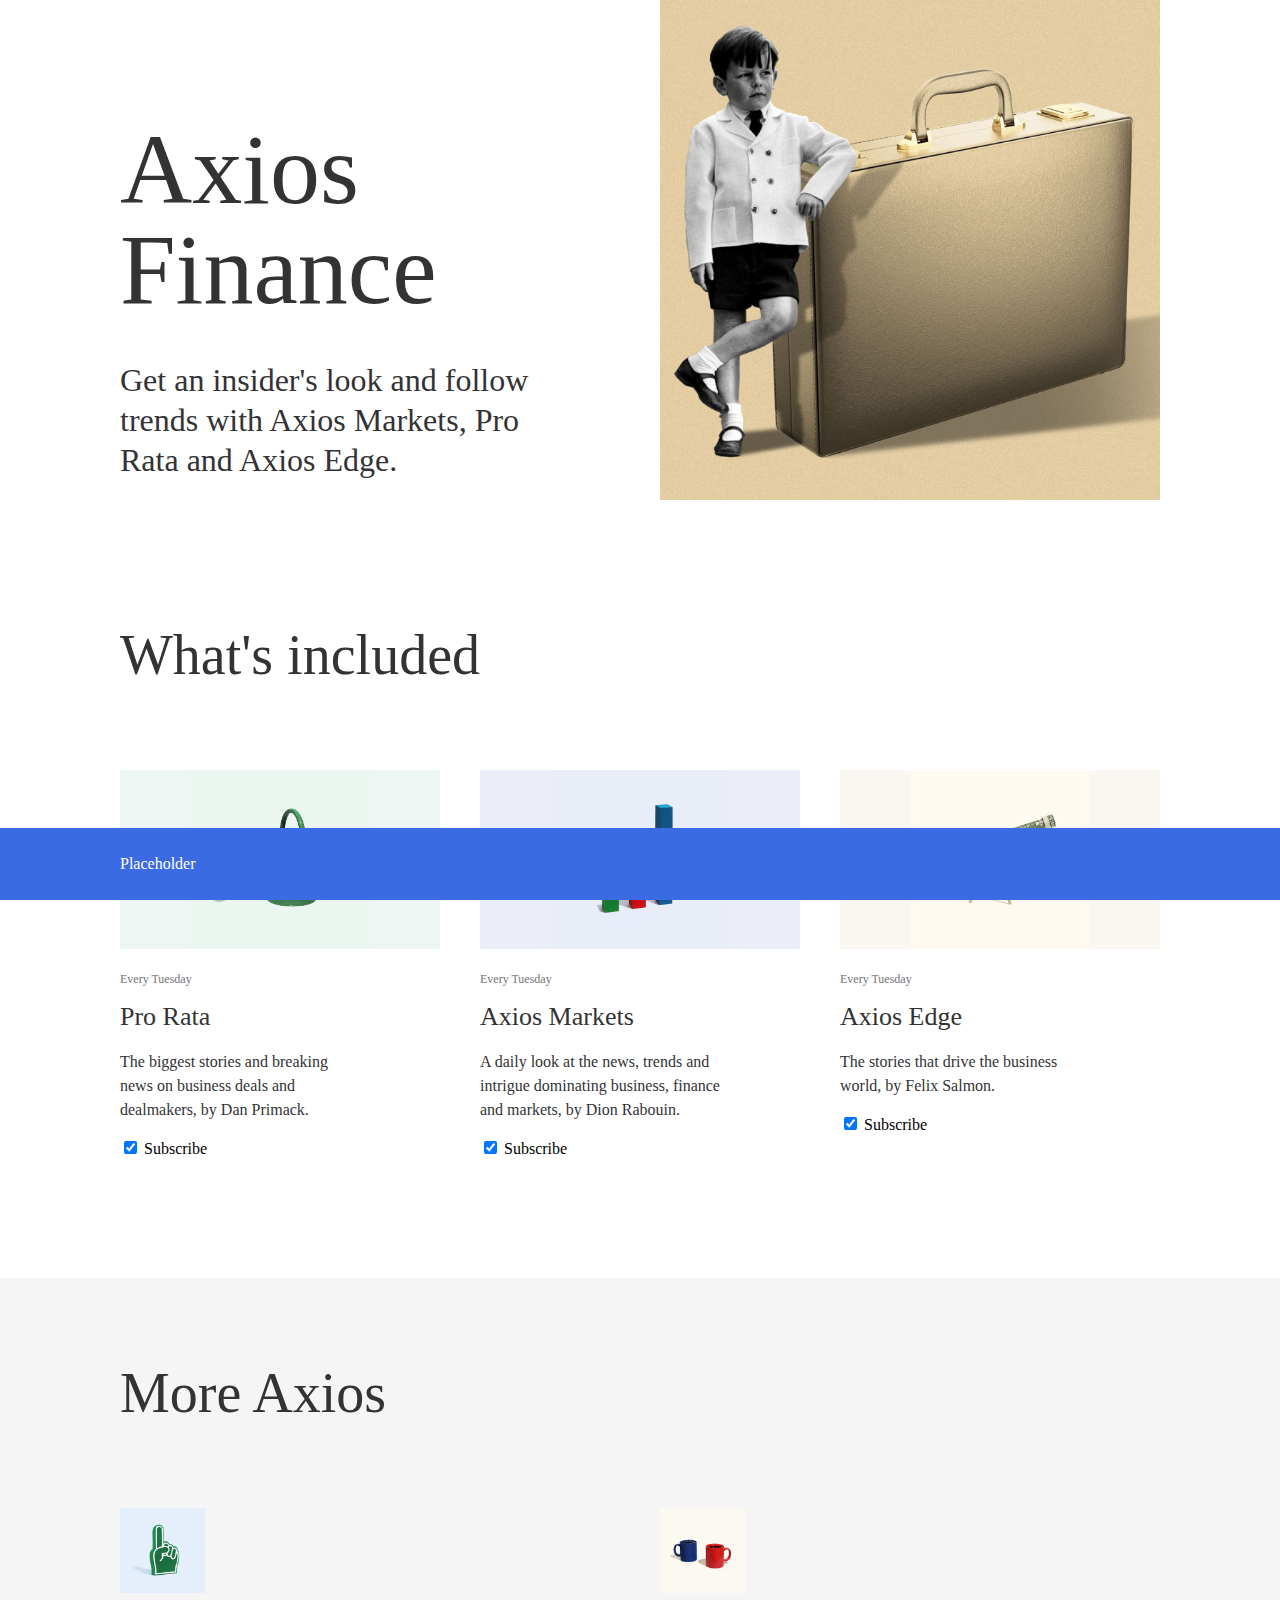
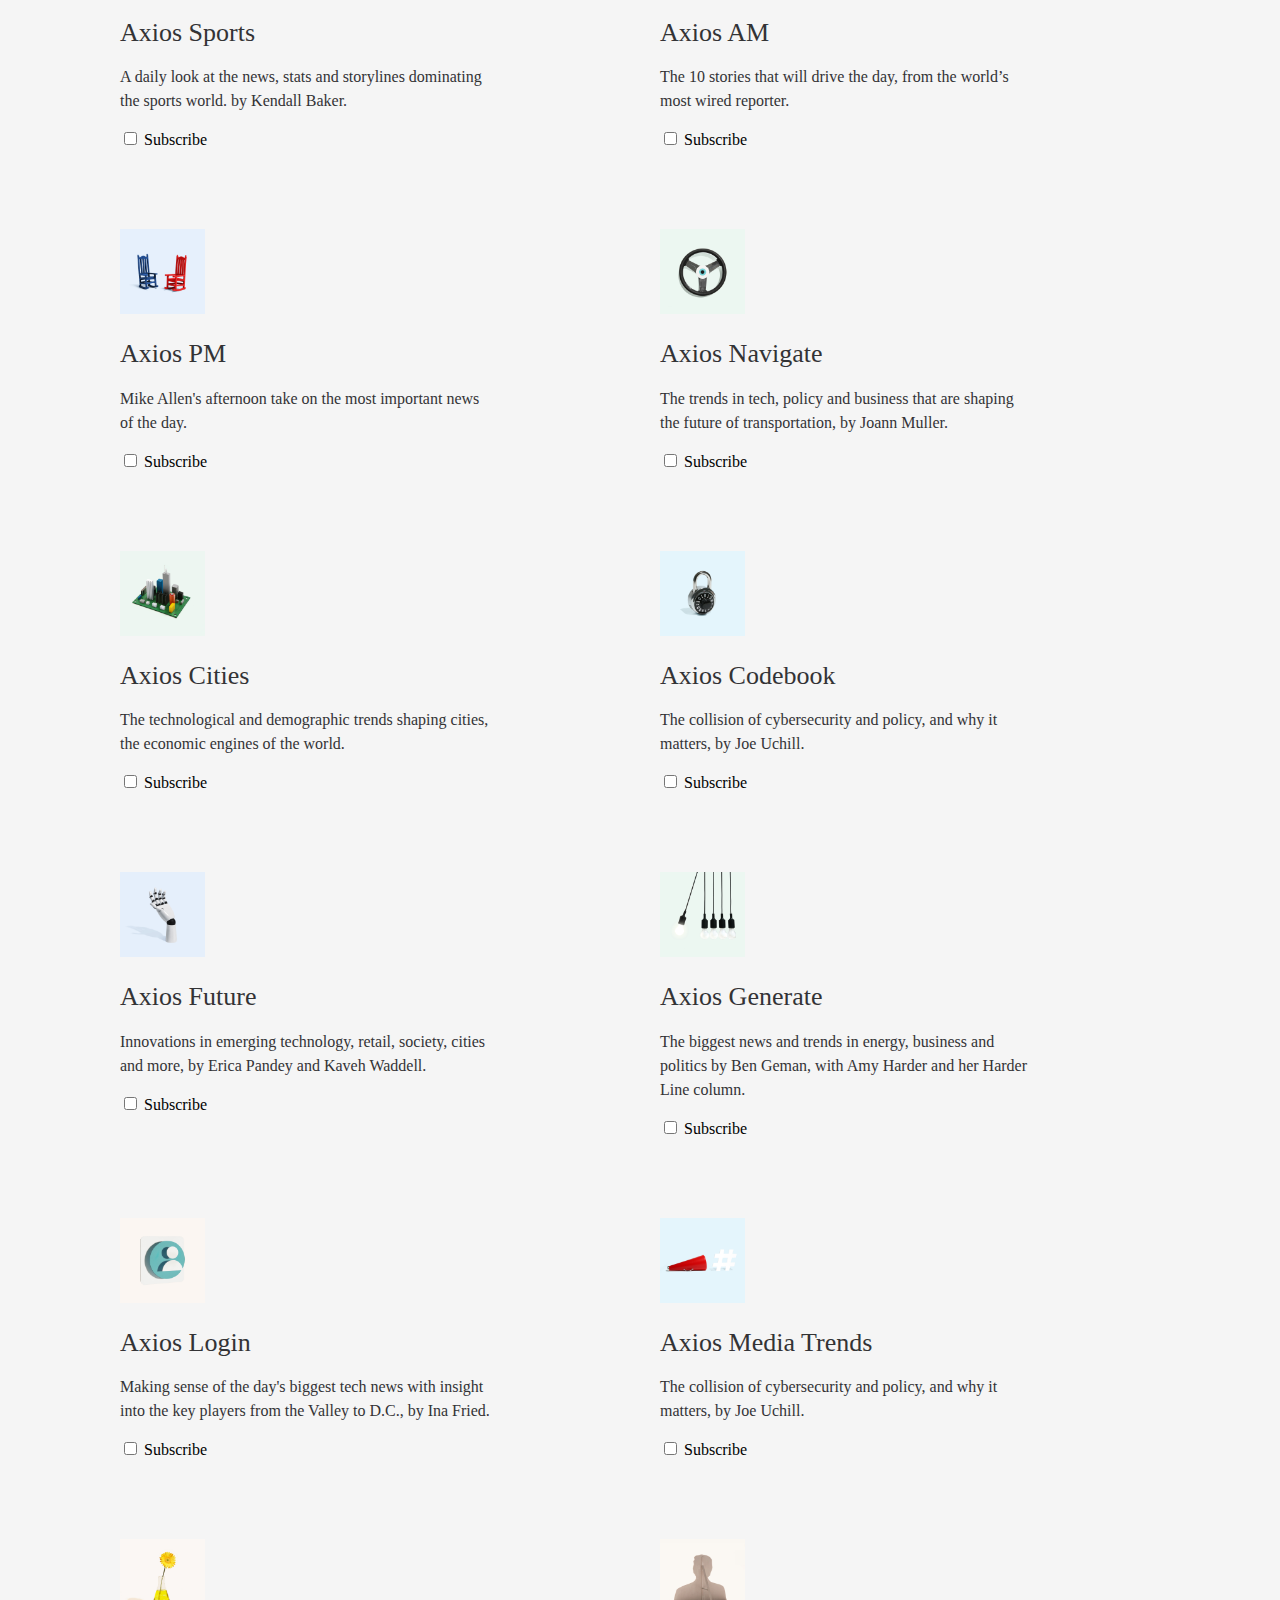
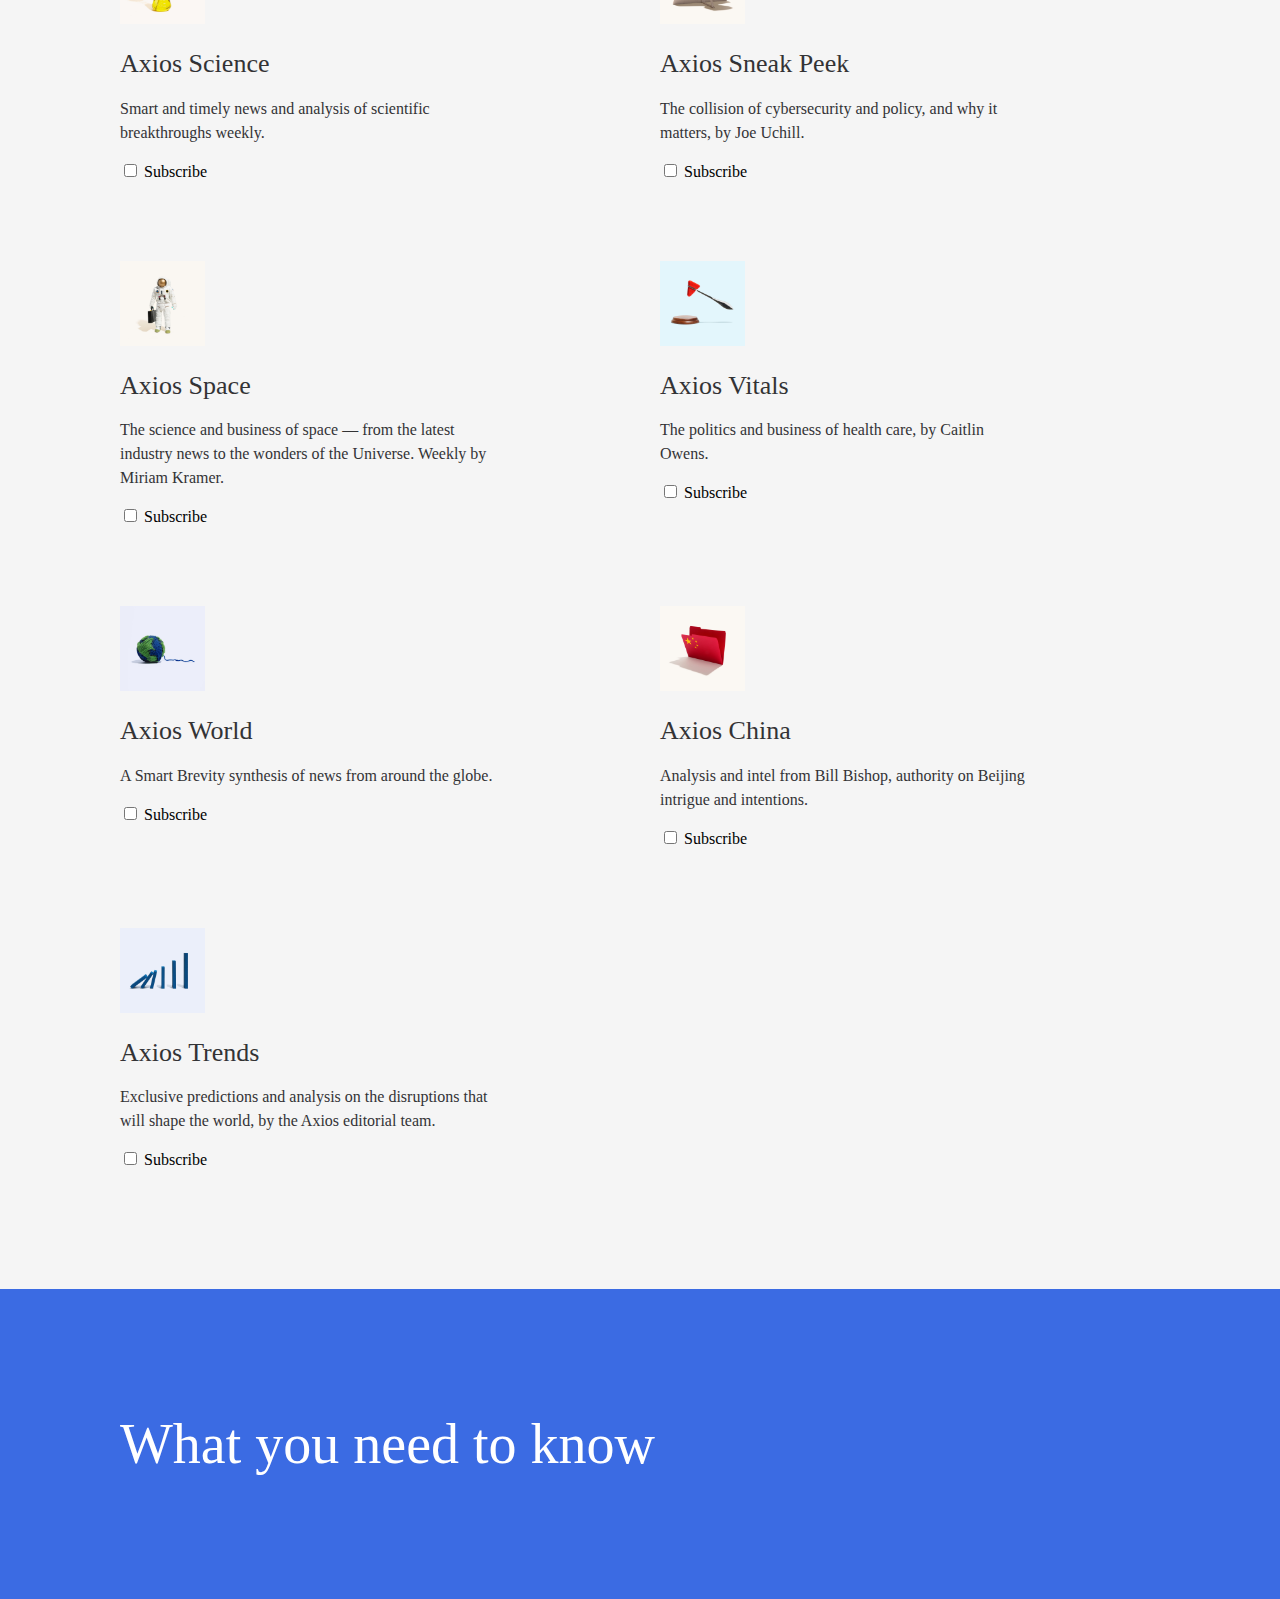
==== index.html @ c4987ac0 "Removed extra folder again" ====
<!DOCTYPE html>
<html lang="en">

<head>

    <meta charset="utf-8">
    <title>Axios Marketing Test</title>

    <!-- Linking type assets -->

    <!-- Linking CSS stylesheets -->
    <link href="./assets/stylesheets/grid.css" rel="stylesheet">
    <link href="./assets/stylesheets/inputs.css" rel="stylesheet">
    <link href="./assets/stylesheets/section-featured.css" rel="stylesheet">
    <link href="./assets/stylesheets/section-final.css" rel="stylesheet">
    <link href="./assets/stylesheets/section-hero.css" rel="stylesheet">
    <link href="./assets/stylesheets/section-more.css" rel="stylesheet">
    <link href="./assets/stylesheets/section-subscribe.css" rel="stylesheet">
    <link href="./assets/stylesheets/type.css" rel="stylesheet">

    <meta name="viewport" content="width=device-width, initial-scale=1.0">

</head>

<body>

    <!-- Content wrapper for hero section -->
    <div class="wrapperContent">
        <!-- Container for hero header text -->
        <div class="hero_headerContainer">
            <h1>Axios Finance</h1>
            <h5>Get an insider's look and follow trends with Axios Markets, Pro Rata and Axios Edge.</h5>
        </div>
        <!-- Container for hero image -->
        <div class="hero_imageContainer">
            <img src="./assets/images/hero-image.jpg"
                alt="Boy with suitcase">
        </div>
    </div>

    <!-- Content wrapper for subscribe section -->

    <div class="background--subscribe fixed">
        <!-- Content wrapper for subscribe section -->
        <div class="wrapperContent">
            <!-- Container for subscribe header -->
            <div class="subscribe_inputContainer">
                <p class="white">Placeholder</p>
            </div>
        </div>
    </div>

    <!-- Content wrapper for featured section -->
    <div class="wrapperContent">
        <!-- Container for featured header -->
        <div class="featured_headerContainer">
            <h2>What's included</h2>
        </div>
        <!-- Container for featured thumbnail #1 -->
        <div class="featured_thumbnailContainer" id="featured--1">
            <img src="./assets/images/featured-pro-rata.jpg" alt="Pro Rata newsletter illustration">
            <p class="tag">Every Tuesday</p>
            <h6>Pro Rata</h6>
            <p class="shortParagraph">The biggest stories and breaking news on business deals and dealmakers, by Dan Primack.</p>
            <div>
                <input type="checkbox" id="proRata" name="proRata" checked>
                <label for="proRata">Subscribe</label>
            </div>
        </div>
        <!-- Container for featured thumbnail #2 -->
        <div class="featured_thumbnailContainer" id="featured--2">
            <img src="./assets/images/featured-markets.jpg"
                alt="Axios Markets newsletter illustration">
            <p class="tag">Every Tuesday</p>
            <h6>Axios Markets</h6>
            <p class="shortParagraph">A daily look at the news, trends and intrigue dominating business, finance and markets, by Dion Rabouin.
            </p>
            <div>
                <input type="checkbox" id="axiosMarkets" name="axiosMarkets" checked>
                <label for="axiosMarkets">Subscribe</label>
            </div>
        </div>
        <!-- Container for featured thumbnail #3 -->
        <div class="featured_thumbnailContainer" id="featured--3">
            <img src="./assets/images/featured-edge.jpg" alt="Axios Edge newsletter illustration">
            <p class="tag">Every Tuesday</p>
            <h6>Axios Edge</h6>
            <p class="shortParagraph">The stories that drive the business world, by Felix Salmon.</p>
            <div>
                <input type="checkbox" id="axiosEdge" name="axiosEdge" checked>
                <label for="axiosEdge">Subscribe</label>
            </div>
        </div>
    </div>

    <div class="background--more">
        <!-- Content wrapper for more section -->
        <div class="wrapperContent">
            <!-- Container for more header -->
            <div class="more_headerContainer">
                <h2>More Axios</h2>
            </div>
            <!-- Container for more thumbnail #1 -->
            <div class="more_thumbnailContainer--left">
                <img src="./assets/images/channel-illustrations/Axios-Sports.jpg"
                    alt="Axios Sports newsletter illustration" class="more_thumbnailImage">
                <h6>Axios Sports</h6>
                <p class="shortParagraph">A daily look at the news, stats and storylines dominating the sports world. by Kendall Baker.</p>
                <div>
                    <input type="checkbox" id="axiosSports" name="axiosSports">
                    <label for="axiosSports">Subscribe</label>
                </div>
            </div>
            <!-- Container for more thumbnail #2 -->
            <div class="more_thumbnailContainer--right">
                <img src="./assets/images/channel-illustrations/Axios-AM.jpg" alt="Axios AM newsletter illustration"
                    class="more_thumbnailImage">
                <h6>Axios AM</h6>
                <p class="shortParagraph">The 10 stories that will drive the day, from the world’s most wired reporter.</p>
                <div>
                    <input type="checkbox" id="axiosAM" name="axiosAM">
                    <label for="axiosAM">Subscribe</label>
                </div>
            </div>
            <!-- Container for more thumbnail #3 -->
            <div class="more_thumbnailContainer--left">
                <img src="./assets/images/channel-illustrations/Axios-PM.jpg" alt="Axios PM newsletter illustration"
                    class="more_thumbnailImage">
                <h6>Axios PM</h6>
                <p class="shortParagraph">Mike Allen's afternoon take on the most important news of the day.</p>
                <div>
                    <input type="checkbox" id="axiosPM" name="axiosPM">
                    <label for="axiosPM">Subscribe</label>
                </div>
            </div>
            <!-- Container for more thumbnail #4 -->
            <div class="more_thumbnailContainer--right">
                <img src="./assets/images/channel-illustrations/Axios-Navigate.jpg"
                    alt="Axios Navigate newsletter illustration" class="more_thumbnailImage">
                <h6>Axios Navigate</h6>
                <p class="shortParagraph">The trends in tech, policy and business that are shaping the future of transportation, by Joann
                    Muller.</p>
                <div>
                    <input type="checkbox" id="axiosNavigate" name="axiosNavigate">
                    <label for="axiosNavigate">Subscribe</label>
                </div>
            </div>
            <!-- Container for more thumbnail #5 -->
            <div class="more_thumbnailContainer--left">
                <img src="./assets/images/channel-illustrations/Axios-Cities.jpg" alt="Axios Cities newsletter illustration"
                    class="more_thumbnailImage">
                <h6>Axios Cities</h6>
                <p class="shortParagraph">The technological and demographic trends shaping cities, the economic engines of the world.</p>
                <div>
                    <input type="checkbox" id="axiosCities" name="axiosCities">
                    <label for="axiosCities">Subscribe</label>
                </div>
            </div>
            <!-- Container for more thumbnail #6 -->
            <div class="more_thumbnailContainer--right">
                <img src="./assets/images/channel-illustrations/Axios-Codebook.jpg"
                    alt="Axios Codebook newsletter illustration" class="more_thumbnailImage">
                <h6>Axios Codebook</h6>
                <p class="shortParagraph">The collision of cybersecurity and policy, and why it matters, by Joe Uchill.</p>
                <div>
                    <input type="checkbox" id="axiosCodeBook" name="axiosCodeBook">
                    <label for="axiosCodebook">Subscribe</label>
                </div>
            </div>
            <!-- Container for more thumbnail #7 -->
            <div class="more_thumbnailContainer--left">
                <img src="./assets/images/channel-illustrations/Axios-Future.jpg" alt="Axios Future newsletter illustration"
                    class="more_thumbnailImage">
                <h6>Axios Future</h6>
                <p class="shortParagraph">Innovations in emerging technology, retail, society, cities and more, by Erica Pandey and Kaveh Waddell.</p>
                <div>
                    <input type="checkbox" id="axiosFuture" name="axiosFuture">
                    <label for="axiosFuture">Subscribe</label>
                </div>
            </div>
            <!-- Container for more thumbnail #8 -->
            <div class="more_thumbnailContainer--right">
                <img src="./assets/images/channel-illustrations/Axios-Generate.jpg"
                    alt="Axios Generate newsletter illustration" class="more_thumbnailImage">
                <h6>Axios Generate</h6>
                <p class="shortParagraph">The biggest news and trends in energy, business and politics by Ben Geman, with Amy Harder and her Harder Line column.</p>
                <div>
                    <input type="checkbox" id="axiosGenerate" name="axiosGenerate">
                    <label for="axiosGenerate">Subscribe</label>
                </div>
            </div>
            <!-- Container for more thumbnail #9 -->
            <div class="more_thumbnailContainer--left">
                <img src="./assets/images/channel-illustrations/Axios-Login.jpg" alt="Axios Login newsletter illustration"
                    class="more_thumbnailImage">
                <h6>Axios Login</h6>
                <p class="shortParagraph">Making sense of the day's biggest tech news with insight into the key players from the Valley to D.C., by Ina Fried.</p>
                <div>
                    <input type="checkbox" id="axiosLogin" name="axiosLogin">
                    <label for="axiosLogin">Subscribe</label>
                </div>
            </div>
            <!-- Container for more thumbnail #10 -->
            <div class="more_thumbnailContainer--right">
                <img src="./assets/images/channel-illustrations/Axios-Media-Trends.jpg"
                    alt="Axios Media Trends newsletter illustration" class="more_thumbnailImage">
                <h6>Axios Media Trends</h6>
                <p class="shortParagraph">The collision of cybersecurity and policy, and why it matters, by Joe Uchill.</p>
                <div>
                    <input type="checkbox" id="axiosMediaTrends" name="axiosMediaTrends">
                    <label for="axiosMediaTrends">Subscribe</label>
                </div>
            </div>
            <!-- Container for more thumbnail #11 -->
            <div class="more_thumbnailContainer--left">
                <img src="./assets/images/channel-illustrations/Axios-Science.jpg" alt="Axios Science newsletter illustration"
                    class="more_thumbnailImage">
                <h6>Axios Science</h6>
                <p class="shortParagraph">Smart and timely news and analysis of scientific breakthroughs weekly.</p>
                <div>
                    <input type="checkbox" id="axiosScience" name="axiosScience">
                    <label for="axiosScience">Subscribe</label>
                </div>
            </div>
            <!-- Container for more thumbnail #12 -->
            <div class="more_thumbnailContainer--right">
                <img src="./assets/images/channel-illustrations/Axios-Sneak-Peek.jpg"
                    alt="Axios Sneak Peek newsletter illustration" class="more_thumbnailImage">
                <h6>Axios Sneak Peek</h6>
                <p class="shortParagraph">The collision of cybersecurity and policy, and why it matters, by Joe Uchill.</p>
                <div>
                    <input type="checkbox" id="axiosSneakPeek" name="axiosSneakPeek">
                    <label for="axiosSneakPeek">Subscribe</label>
                </div>
            </div>
            <!-- Container for more thumbnail #13 -->
            <div class="more_thumbnailContainer--left">
                <img src="./assets/images/channel-illustrations/Axios-Space.jpg" alt="Axios Space newsletter illustration"
                    class="more_thumbnailImage">
                <h6>Axios Space</h6>
                <p class="shortParagraph">The science and business of space — from the latest industry news to the wonders of the Universe. Weekly by Miriam Kramer.</p>
                <div>
                    <input type="checkbox" id="axiosSpace" name="axiosSpace">
                    <label for="axiosSpace">Subscribe</label>
                </div>
            </div>
            <!-- Container for more thumbnail #14 -->
            <div class="more_thumbnailContainer--right">
                <img src="./assets/images/channel-illustrations/Axios-Vitals.jpg"
                    alt="Axios Vitals newsletter illustration" class="more_thumbnailImage">
                <h6>Axios Vitals</h6>
                <p class="shortParagraph">The politics and business of health care, by Caitlin Owens.</p>
                <div>
                    <input type="checkbox" id="axiosVitals" name="axiosVitals">
                    <label for="axiosVitals">Subscribe</label>
                </div>
            </div>
            <!-- Container for more thumbnail #15 -->
            <div class="more_thumbnailContainer--left">
                <img src="./assets/images/channel-illustrations/Axios-World.jpg" alt="Axios World newsletter illustration"
                    class="more_thumbnailImage">
                <h6>Axios World</h6>
                <p class="shortParagraph">A Smart Brevity synthesis of news from around the globe.</p>
                <div>
                    <input type="checkbox" id="axiosWorld" name="axiosWorld">
                    <label for="axiosWorld">Subscribe</label>
                </div>
            </div>
            <!-- Container for more thumbnail #16 -->
            <div class="more_thumbnailContainer--right">
                <img src="./assets/images/channel-illustrations/Axios-China.jpg"
                    alt="Axios China newsletter illustration" class="more_thumbnailImage">
                <h6>Axios China</h6>
                <p class="shortParagraph">Analysis and intel from Bill Bishop, authority on Beijing intrigue and intentions.</p>
                <div>
                    <input type="checkbox" id="axiosChina" name="axiosChina">
                    <label for="axiosChina">Subscribe</label>
                </div>
            </div>
            <!-- Container for more thumbnail #17 -->
            <div class="more_thumbnailContainer--left">
                <img src="./assets/images/channel-illustrations/Axios-Trends.jpg" alt="Axios Trends newsletter illustration"
                    class="more_thumbnailImage">
                <h6>Axios Trends</h6>
                <p class="shortParagraph">Exclusive predictions and analysis on the disruptions that will shape the world, by the Axios editorial team.</p>
                <div>
                    <input type="checkbox" id="axiosTrends" name="axiosTrends">
                    <label for="axiosTrendss">Subscribe</label>
                </div>
            </div>
        </div>
    </div>

    <div class="background--final">
        <!-- Content wrapper for final section -->
        <div class="wrapperContent">
            <!-- Container for final header -->
            <div class="final_headerContainer">
                <h2 class="white">What you need to know</h2>
            </div>
        </div>
    </div>

</body>
---- assets/stylesheets/grid.css ----
/* Universal grid */
.wrapperContent {
    display: grid;
    grid-template-columns: repeat(12, 1fr);
    grid-auto-rows: minmax(40px, auto);
    max-width: 1200px;
    margin: 0px auto 0px auto;
    grid-column-gap: 40px;
    grid-row-gap: 80px;
    justify-content: center;
    align-content: start;
}

@media screen and (max-width: 1440px) {
    .wrapperContent {
        margin: 0px 120px 0px 120px;
    }
}

@media screen and (max-width: 1200px) {
    .wrapperContent {
        margin: 0px 80px 0px 80px;
    }
}

@media screen and (max-width: 1024px) {
    .wrapperContent {
        margin: 0px 30px 0px 30px;
        grid-column-gap: 20px;
    }
}

@media screen and (max-width: 400px) {
    .wrapperContent {
        margin: 0px 20px 0px 20px;
        grid-column-gap: 18px;
        grid-row-gap: 40px;
    }
}
---- assets/stylesheets/inputs.css ----
input[type=checkbox] {
}

input[type=checkbox]:checked {
}

input[type=checkbox]:hover {
}
---- assets/stylesheets/section-featured.css ----
.featured_headerContainer {
    grid-column: 1 / 13;
    justify-self: start;
    margin-top: 120px;
}

#featured--1 {
    grid-column: 1 / 5;
    justify-self: start;
}

#featured--2 {
    grid-column: 5 / 9;
    justify-self: start;
}

#featured--3 {
    grid-column: 9 / 13;
    justify-self: start;
}

.featured_thumbnailContainer img {
    display: block;
    max-width: 100%;
    height: auto;
}

.featured_thumbnailContainer p{
    margin-top: 16px;
    margin-bottom: 16px;
}

@media screen and (max-width: 1024px) {
    .featured_headerContainer {
        margin-top: 80px;
    }

    #featured--1, #featured--2, #featured--3  {
        grid-column: 1 / 13;
    }
}
---- assets/stylesheets/section-final.css ----
.final_headerContainer {
    grid-column: 1 / 13;
    justify-self: start;
    margin-top: 120px;
    margin-bottom: 120px;
}

.background--final {
    background-color: #3b6be3;
}

@media screen and (max-width: 1024px) {
    .final_headerContainer {
        margin-top: 80px;
    }
}
---- assets/stylesheets/section-hero.css ----
.hero_headerContainer {
    grid-column: 1 / 6;
    justify-self: start;
    margin-top: 120px;
}

.hero_headerContainer h1 {
    margin-bottom: 40px;
}

@media screen and (max-width: 1024px) {
    .hero_headerContainer h1 {
        margin-bottom: 24px;
    }
}   

.hero_imageContainer {
    grid-column: 7 / 13;
    justify-self: start;
}

.hero_imageContainer img {
    display: block;
    max-width: 100%;
    height: auto;
    /* height: 10vh; */
    /* object-fit: cover; */
}

@media screen and (max-width: 1024px) {
   .hero_headerContainer, .hero_imageContainer, .hero_imageContainer img  {
        grid-column: 1 / 13;
    }
    
    .hero_headerContainer {
        margin-top: 80px;
    }
}

@media screen and (max-width: 400px) {
    .hero_headerContainer {
        margin-top: 40px;
    }
}
---- assets/stylesheets/section-more.css ----
.background--more {
    background-color: #f5f5f5;
    margin-top: 120px;
    padding-bottom: 120px;
}

.more_headerContainer {
    grid-column: 1 / 13;
    justify-self: start;
    margin-top: 80px;
}

.more_thumbnailContainer--left {
    grid-column: 1 / 7;
    justify-self: start;
}

.more_thumbnailContainer--right {
    grid-column: 7 / 13;
    justify-self: start;
}

.more_thumbnailImage {
    display: block;
    width: 17%;
    height: auto;
    margin-bottom: 24px;
}

.more_thumbnailContainer--left p, .more_thumbnailContainer--right p {
    margin-top: 16px;
    margin-bottom: 16px;
}

@media screen and (max-width: 1024px) {
    .more_thumbnailContainer--left, .more_thumbnailContainer--right  {
        grid-column: 1 / 13;
    }

    .background--more {
        margin-top: 80px;
        padding-bottom: 80px;
    }
}

@media screen and (max-width: 400px) {
    .more_thumbnailImage {
        width: 25%;
    }
}
---- assets/stylesheets/section-subscribe.css ----
.fixed {
    position: fixed;
    bottom: 0;
    z-index: 100;
    width: 100%;
}
.subscribe_inputContainer {
    grid-column: 1 / 13;
    justify-self: start;
    margin-top: 24px;
    margin-bottom: 24px;
}

.background--subscribe {
    background-color: #3b6be3;
}
---- assets/stylesheets/type.css ----
body {
    margin: 0px;
}

h1 {
    font-family: 'NB International Pro', serif;
    font-size: 100px;
    font-weight: 300;
    line-height: 100%;
    color: #333335;
    margin-top: 0px;
}

h2 {
    font-family: 'NB International Pro', serif;
    font-size: 56px;
    font-weight: 400;
    line-height: 125%;
    color: #333335;
    margin-top: 0px;
    margin-bottom: 0px;
}

h3 {
    font-family: 'NB International Pro', serif;
    font-size: 48px;
    font-weight: 400;
    line-height: 125%;
    color: #333335;
    margin-top: 0px;
    margin-bottom: 0px;
}

h4 {
    font-family: 'NB International Pro', serif;
    font-size: 40px;
    font-weight: 400;
    line-height: 125%;
    color: #333335;
    margin-top: 0px;
    margin-bottom: 0px;
}

h5 {
    font-family: 'NB International Pro', serif;
    font-size: 32px;
    font-weight: 200;
    line-height: 125%;
    color: #333335;
    margin-top: 0px;
    margin-bottom: 0px;
}

h6 {
    font-family: 'NB International Pro', serif;
    font-size: 26px;
    font-weight: 400;
    line-height: 125%;
    color: #333335;
    margin-top: 0px;
    margin-bottom: 0px;
}

p {
    font-family: 'NB International Pro', serif;
    font-size: 16px;
    font-weight: 350;
    line-height: 150%;
    color: #333335;
    margin-top: 0px;
    margin-bottom: 0px;
}

.tag {
    font-family: 'NB International Pro', serif;
    font-size: 12px;
    font-weight: 400;
    line-height: 100%;
    color: #737376;
    margin-top: 24px !important;
    margin-bottom: 16px !important;
}

.white {
    color: #ffffff;
}

.shortParagraph {
    width: 75%;
}

@media screen and (max-width: 400px) {
    h1 {
        font-size: 48px;
    }

    h2 {
        font-size: 40px;
    }

    h5 {
        font-size: 26px;
        font-weight: 400;
    }

    .tag {
        margin-bottom: 12px !important;
    }

    .shortParagraph {
        width: 100%;
    }
}
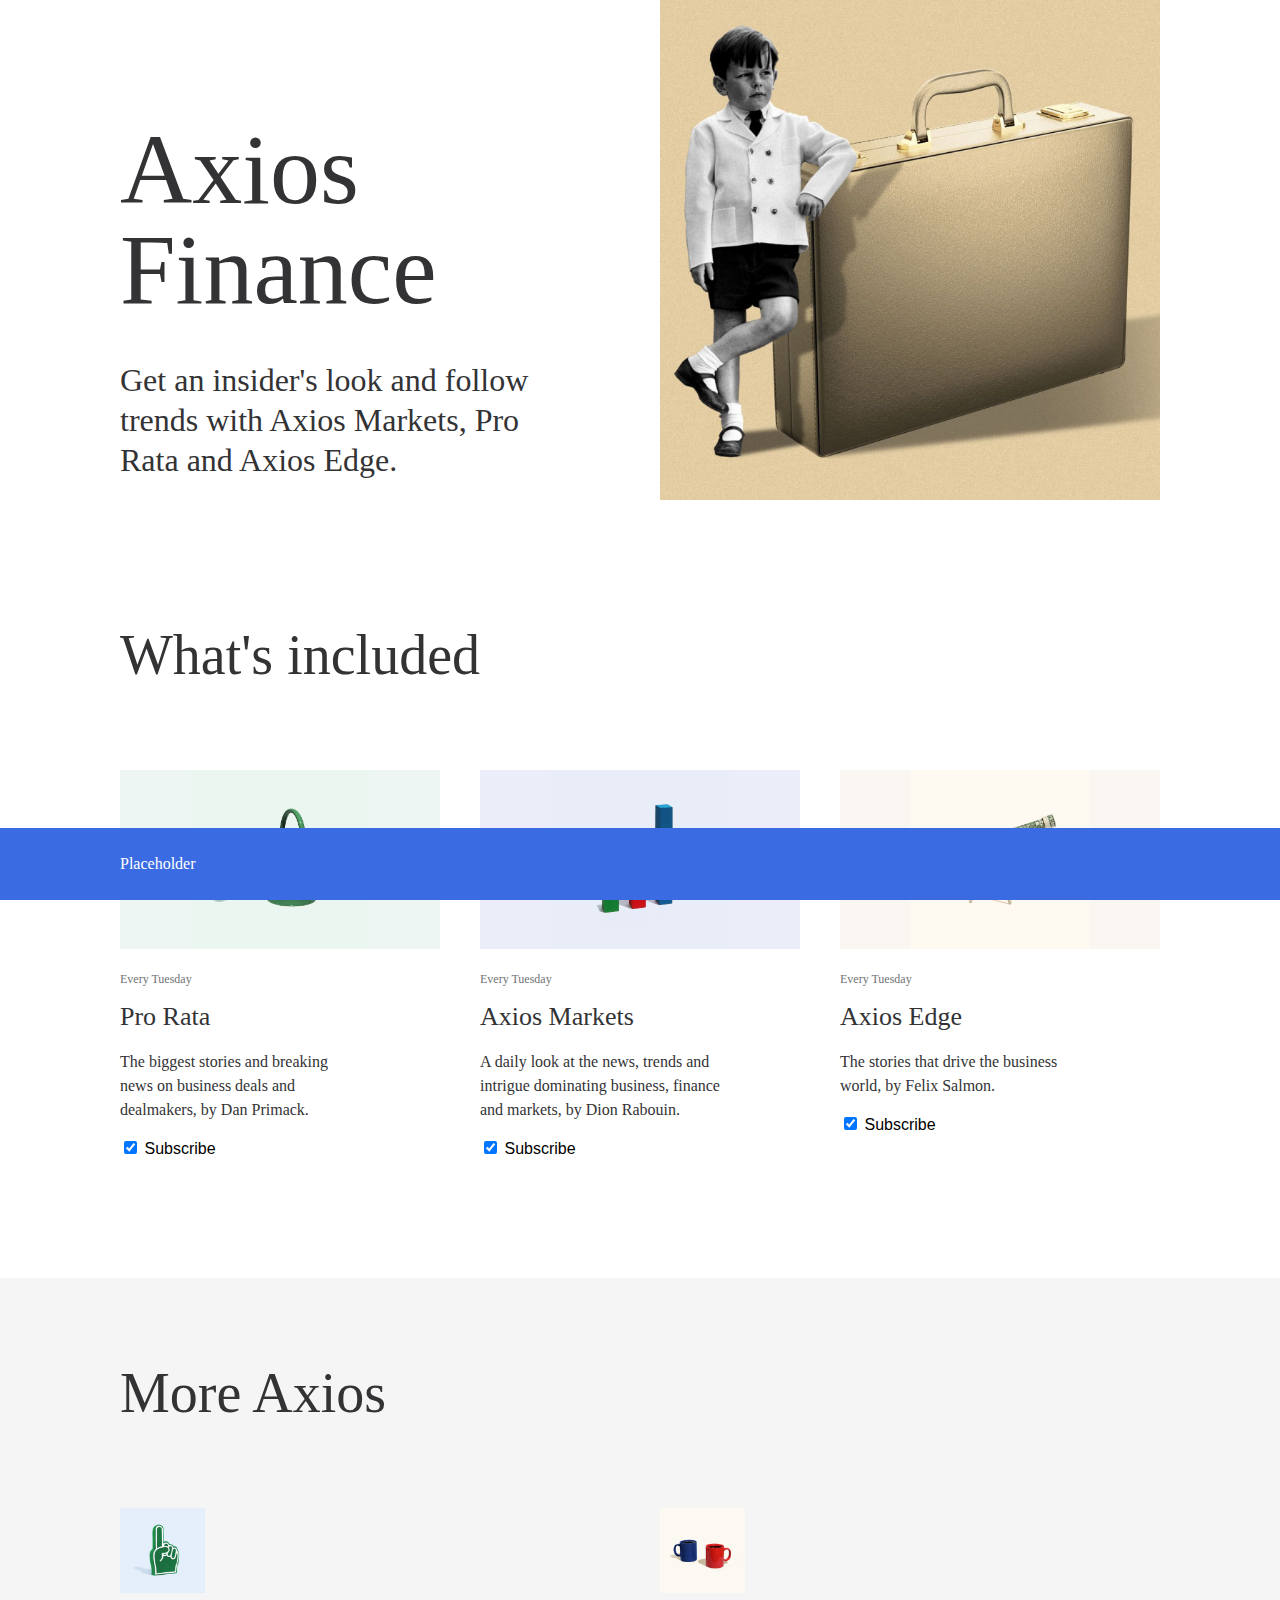
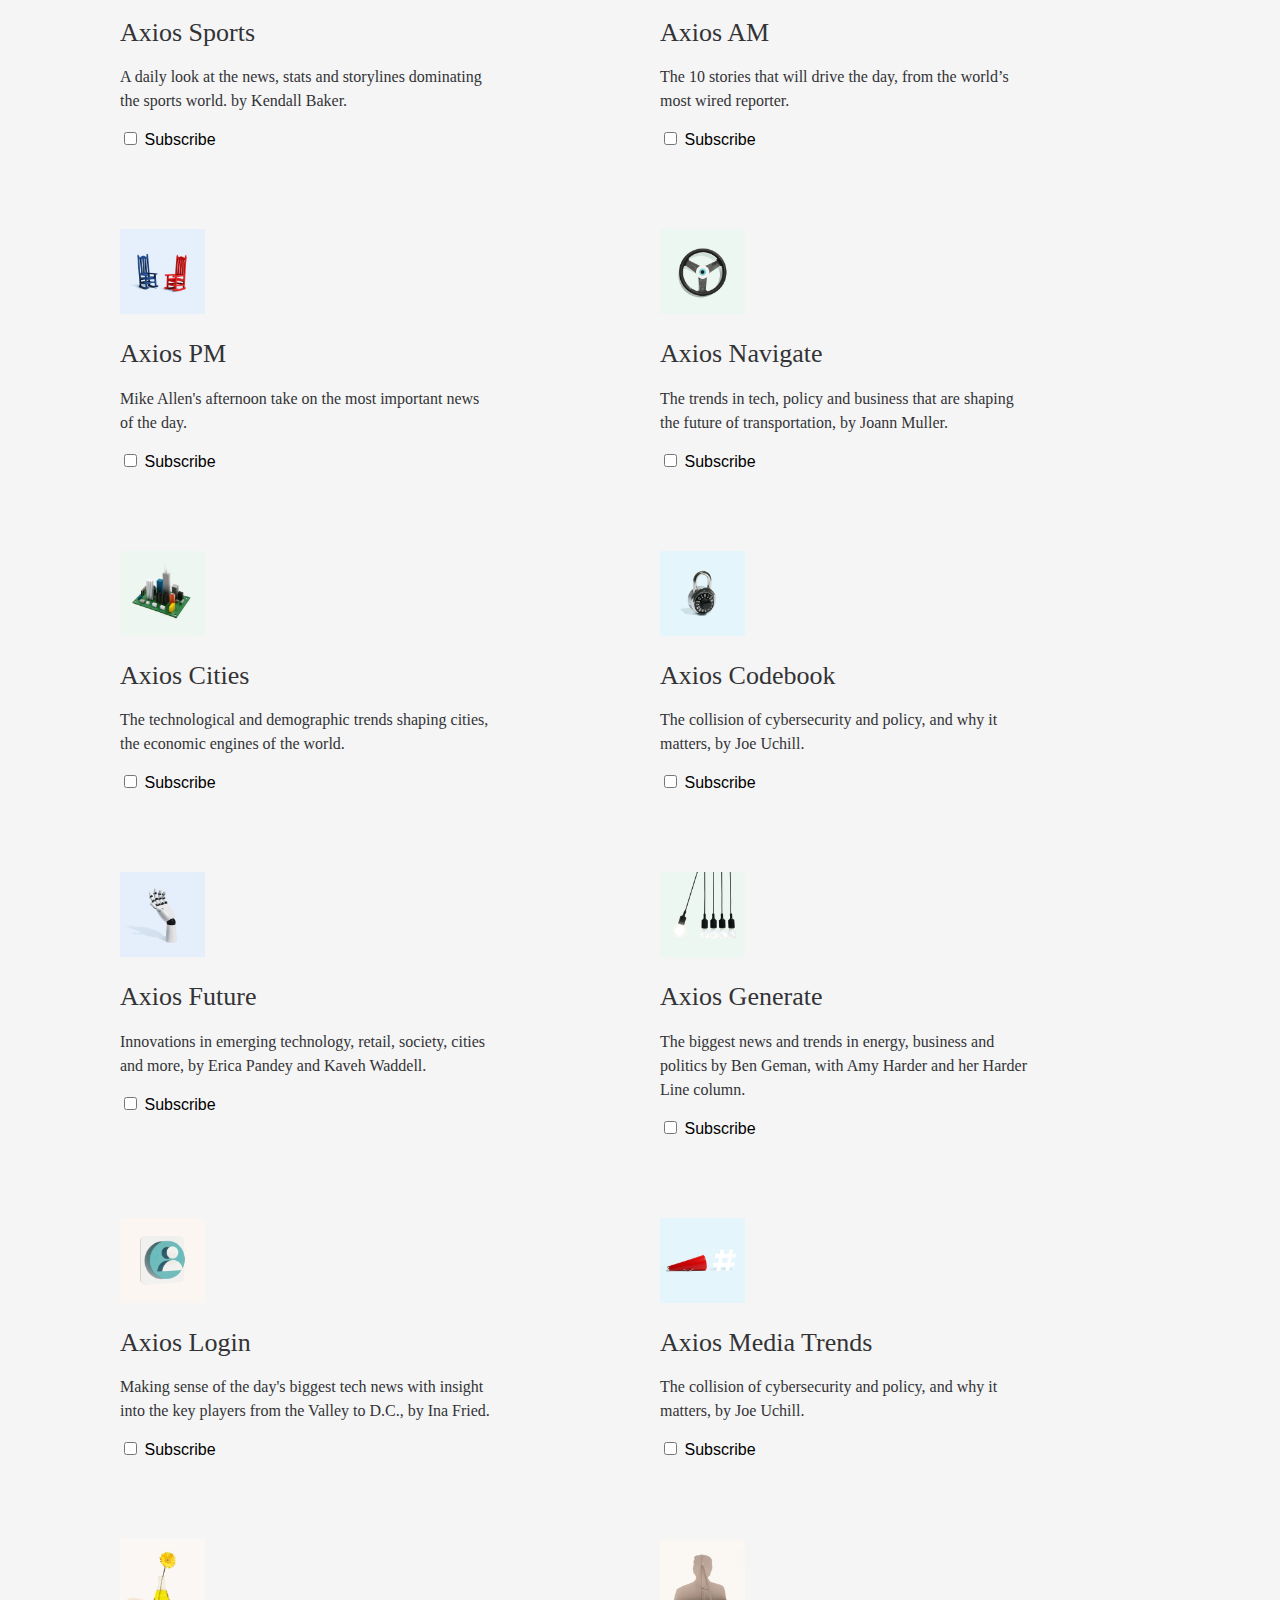
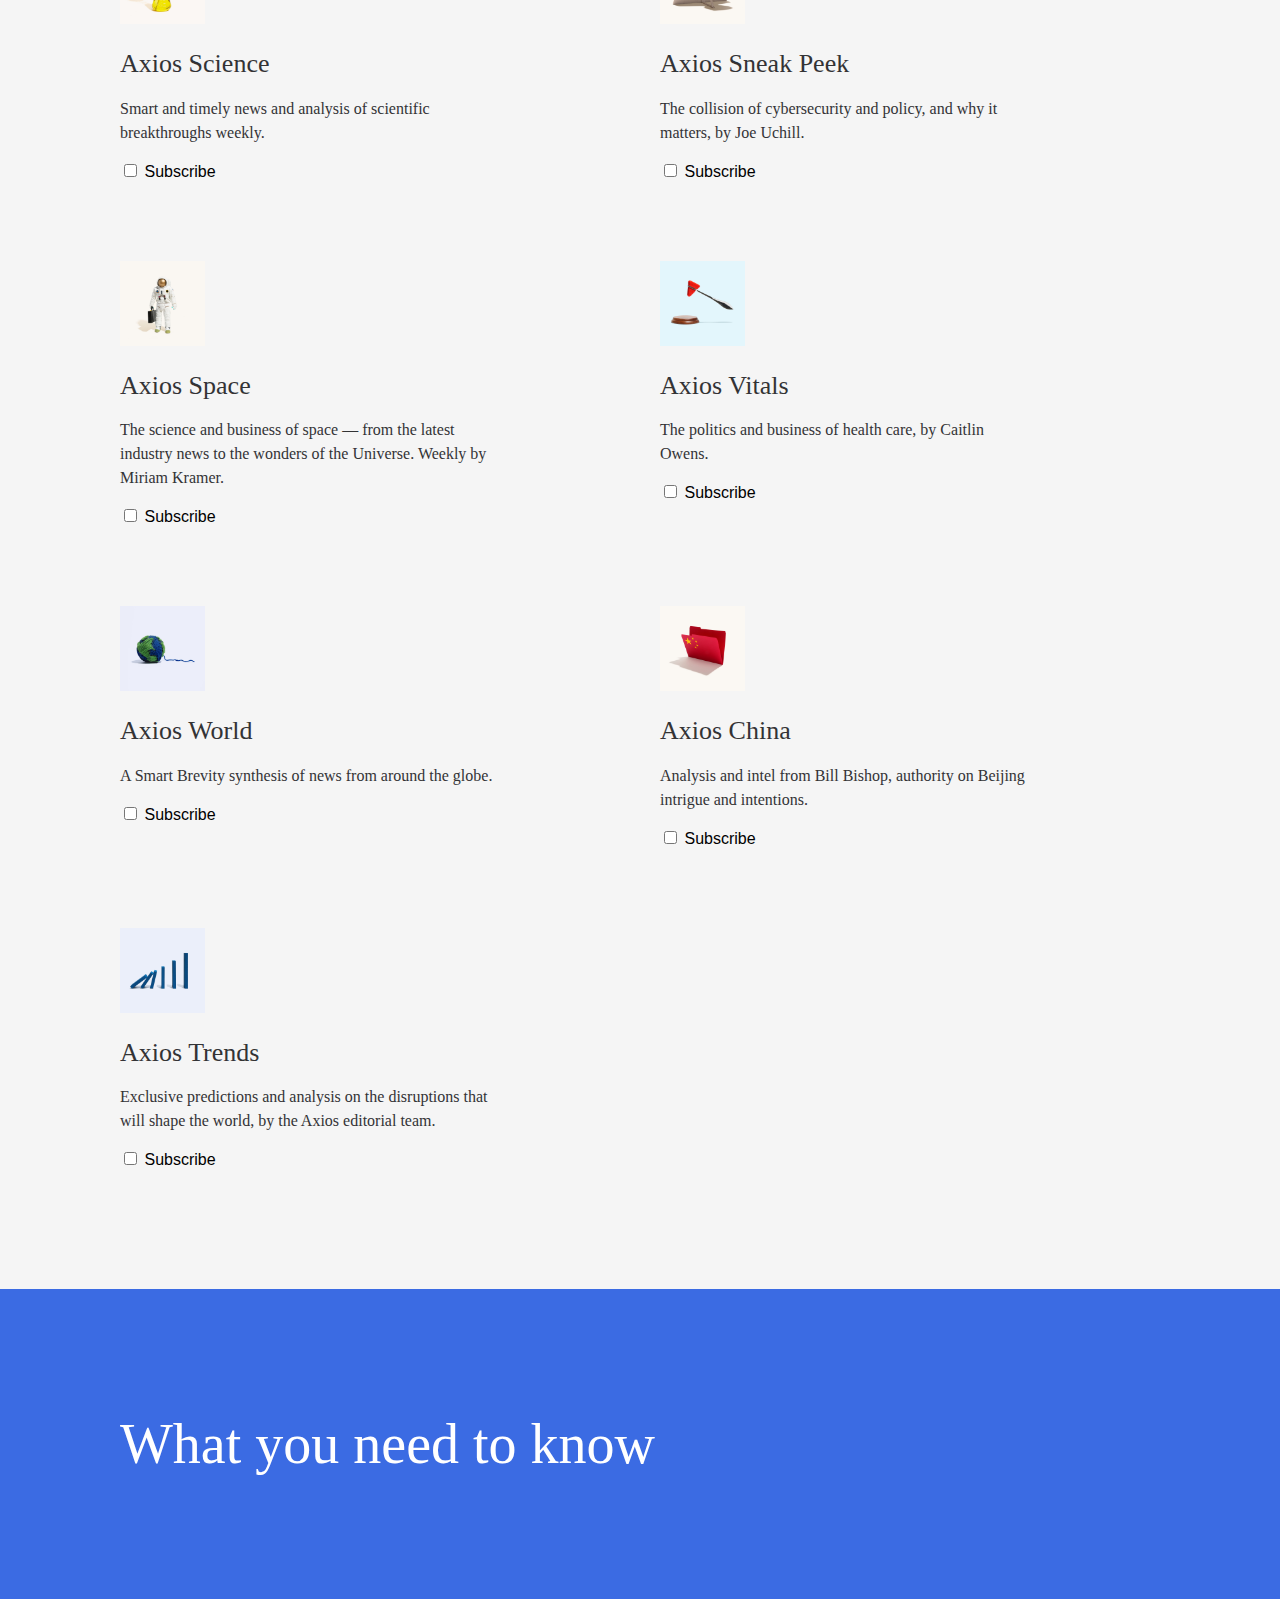
==== commit e84ac3c5: "Added webfont CSS" ====
--- a/index.html
+++ b/index.html
@@ -17,6 +17,7 @@
     <link href="./assets/stylesheets/section-more.css" rel="stylesheet">
     <link href="./assets/stylesheets/section-subscribe.css" rel="stylesheet">
     <link href="./assets/stylesheets/type.css" rel="stylesheet">
+    <link href="./assets/stylesheets/webfont.css" rel="stylesheet">
 
     <meta name="viewport" content="width=device-width, initial-scale=1.0">
 
--- a/assets/stylesheets/type.css
+++ b/assets/stylesheets/type.css
@@ -1,5 +1,8 @@
 body {
     margin: 0px;
+    font-family: 'NB International Pro', 'Helvetica', 'Helvetica Neue',-apple-system, BlinkMacSystemFont, 'Segoe UI', 'Roboto', 'Oxygen', 'Ubuntu', 'Cantarell', 'Fira Sans', 'Droid Sans', sans-serif;
+    -webkit-font-smoothing: antialiased;
+    -moz-osx-font-smoothing: grayscale;
 }
 
 h1 {
--- a/assets/stylesheets/webfont.css
+++ b/assets/stylesheets/webfont.css
@@ -0,0 +1,149 @@
+/* Neubau International Pro Web */
+
+
+@font-face {
+    font-family: 'nb_international_proBdIt';
+    src: url('nb_international_pro_bold_italic-webfont.eot');
+    src: url('nb_international_pro_bold_italic-webfont.eot?#iefix') format('embedded-opentype'),
+         url('nb_international_pro_bold_italic-webfont.woff2') format('woff2'),
+         url('nb_international_pro_bold_italic-webfont.woff') format('woff'),
+         url('nb_international_pro_bold_italic-webfont.ttf') format('truetype');
+    font-weight: normal;
+    font-style: normal;
+
+}
+
+
+
+
+@font-face {
+    font-family: 'nb_international_proregular';
+    src: url('nb_international_pro_regular-webfont.eot');
+    src: url('nb_international_pro_regular-webfont.eot?#iefix') format('embedded-opentype'),
+         url('nb_international_pro_regular-webfont.woff2') format('woff2'),
+         url('nb_international_pro_regular-webfont.woff') format('woff'),
+         url('nb_international_pro_regular-webfont.ttf') format('truetype');
+    font-weight: normal;
+    font-style: normal;
+
+}
+
+
+
+
+@font-face {
+    font-family: 'nb_international_promono';
+    src: url('nb_international_pro_mono-webfont.eot');
+    src: url('nb_international_pro_mono-webfont.eot?#iefix') format('embedded-opentype'),
+         url('nb_international_pro_mono-webfont.woff2') format('woff2'),
+         url('nb_international_pro_mono-webfont.woff') format('woff'),
+         url('nb_international_pro_mono-webfont.ttf') format('truetype');
+    font-weight: normal;
+    font-style: normal;
+
+}
+
+
+
+
+@font-face {
+    font-family: 'nb_international_promedium';
+    src: url('nb_international_pro_medium-webfont.eot');
+    src: url('nb_international_pro_medium-webfont.eot?#iefix') format('embedded-opentype'),
+         url('nb_international_pro_medium-webfont.woff2') format('woff2'),
+         url('nb_international_pro_medium-webfont.woff') format('woff'),
+         url('nb_international_pro_medium-webfont.ttf') format('truetype');
+    font-weight: normal;
+    font-style: normal;
+
+}
+
+
+
+
+@font-face {
+    font-family: 'nb_international_proMdIt';
+    src: url('nb_international_pro_medium_italic-webfont.eot');
+    src: url('nb_international_pro_medium_italic-webfont.eot?#iefix') format('embedded-opentype'),
+         url('nb_international_pro_medium_italic-webfont.woff2') format('woff2'),
+         url('nb_international_pro_medium_italic-webfont.woff') format('woff'),
+         url('nb_international_pro_medium_italic-webfont.ttf') format('truetype');
+    font-weight: normal;
+    font-style: normal;
+
+}
+
+
+
+
+@font-face {
+    font-family: 'nb_international_prolight';
+    src: url('nb_international_pro_light-webfont.eot');
+    src: url('nb_international_pro_light-webfont.eot?#iefix') format('embedded-opentype'),
+         url('nb_international_pro_light-webfont.woff2') format('woff2'),
+         url('nb_international_pro_light-webfont.woff') format('woff'),
+         url('nb_international_pro_light-webfont.ttf') format('truetype');
+    font-weight: normal;
+    font-style: normal;
+
+}
+
+
+
+
+@font-face {
+    font-family: 'nb_international_proLtIt';
+    src: url('nb_international_pro_light_italic-webfont.eot');
+    src: url('nb_international_pro_light_italic-webfont.eot?#iefix') format('embedded-opentype'),
+         url('nb_international_pro_light_italic-webfont.woff2') format('woff2'),
+         url('nb_international_pro_light_italic-webfont.woff') format('woff'),
+         url('nb_international_pro_light_italic-webfont.ttf') format('truetype');
+    font-weight: normal;
+    font-style: normal;
+
+}
+
+
+
+
+@font-face {
+    font-family: 'nb_international_proitalic';
+    src: url('nb_international_pro_italic-webfont.eot');
+    src: url('nb_international_pro_italic-webfont.eot?#iefix') format('embedded-opentype'),
+         url('nb_international_pro_italic-webfont.woff2') format('woff2'),
+         url('nb_international_pro_italic-webfont.woff') format('woff'),
+         url('nb_international_pro_italic-webfont.ttf') format('truetype');
+    font-weight: normal;
+    font-style: normal;
+
+}
+
+
+
+
+@font-face {
+    font-family: 'nb_international_probold';
+    src: url('nb_international_pro_bold-webfont.eot');
+    src: url('nb_international_pro_bold-webfont.eot?#iefix') format('embedded-opentype'),
+         url('nb_international_pro_bold-webfont.woff2') format('woff2'),
+         url('nb_international_pro_bold-webfont.woff') format('woff'),
+         url('nb_international_pro_bold-webfont.ttf') format('truetype');
+    font-weight: normal;
+    font-style: normal;
+
+}
+
+
+
+
+@font-face {
+    font-family: 'nb_international_probook';
+    src: url('nb_international_pro_book-webfont.eot');
+    src: url('nb_international_pro_book-webfont.eot?#iefix') format('embedded-opentype'),
+         url('nb_international_pro_book-webfont.woff2') format('woff2'),
+         url('nb_international_pro_book-webfont.woff') format('woff'),
+         url('nb_international_pro_book-webfont.ttf') format('truetype');
+    font-weight: normal;
+    font-style: normal;
+
+}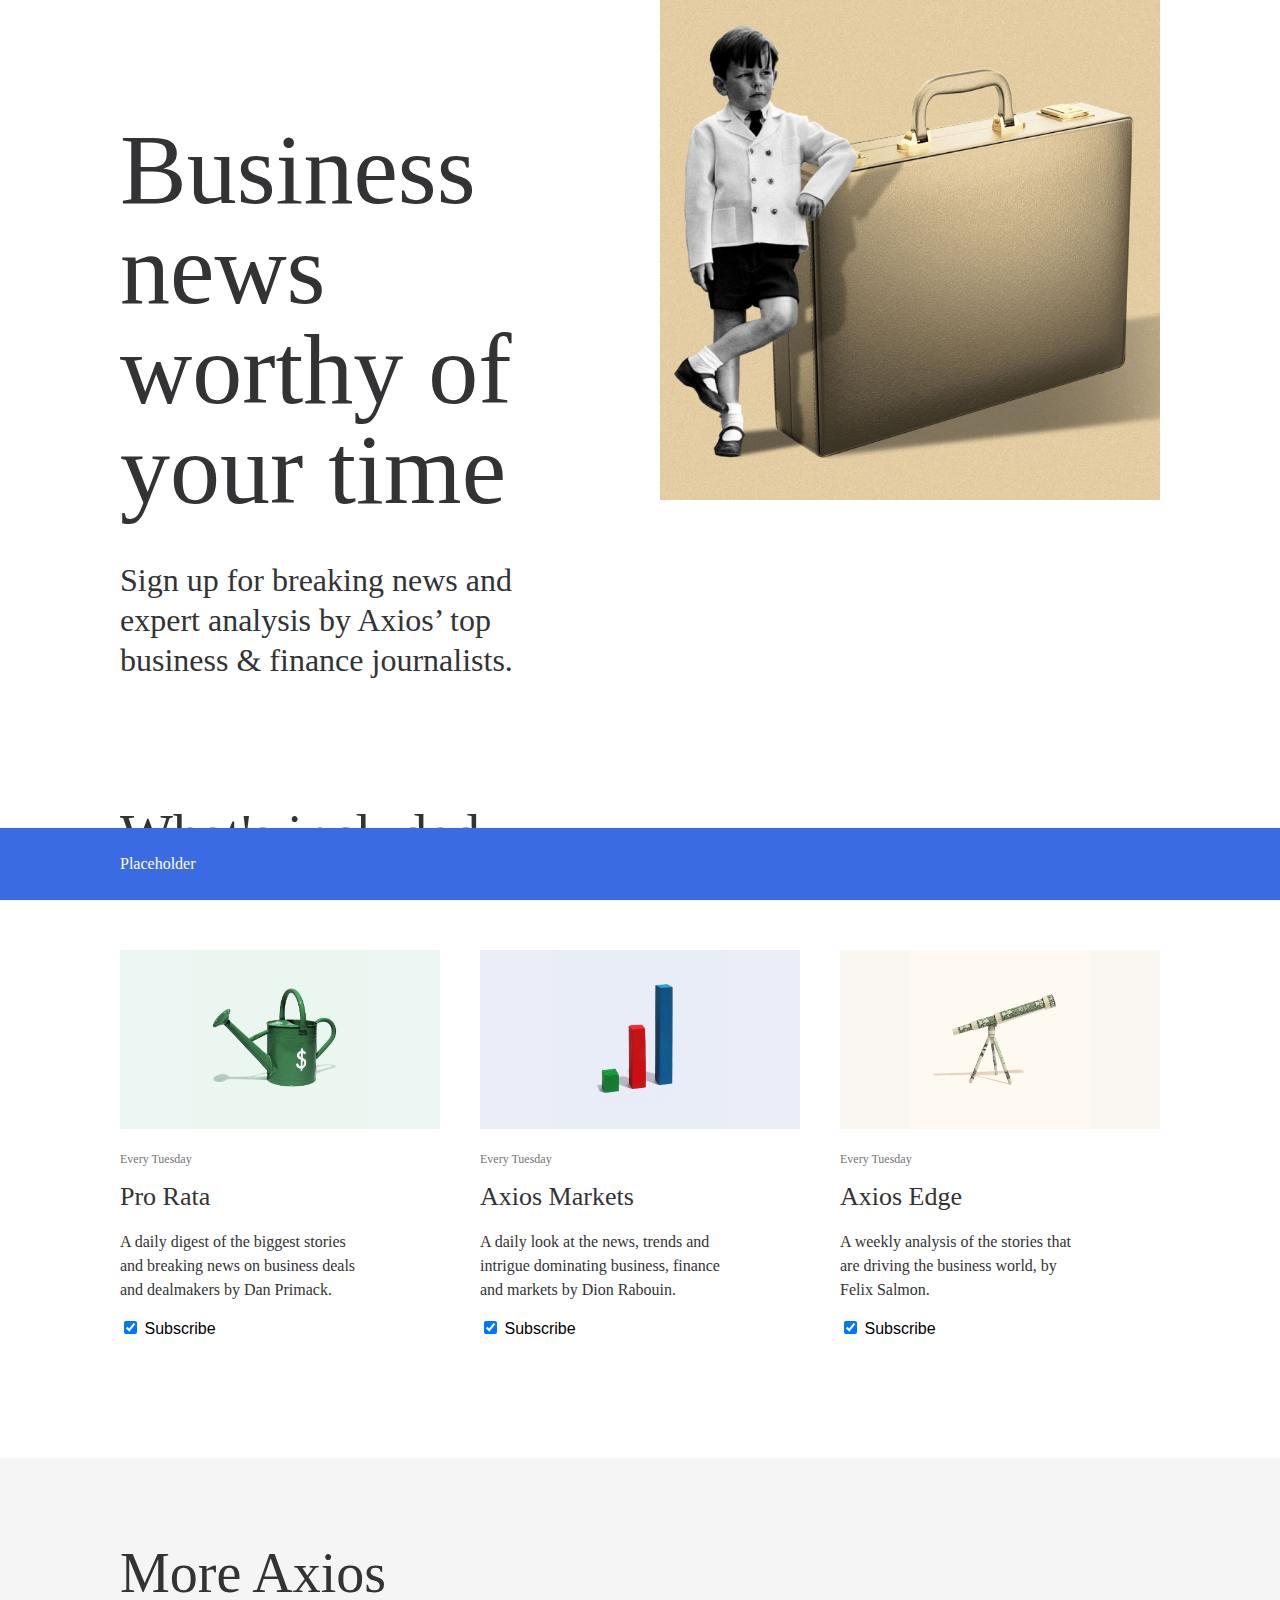
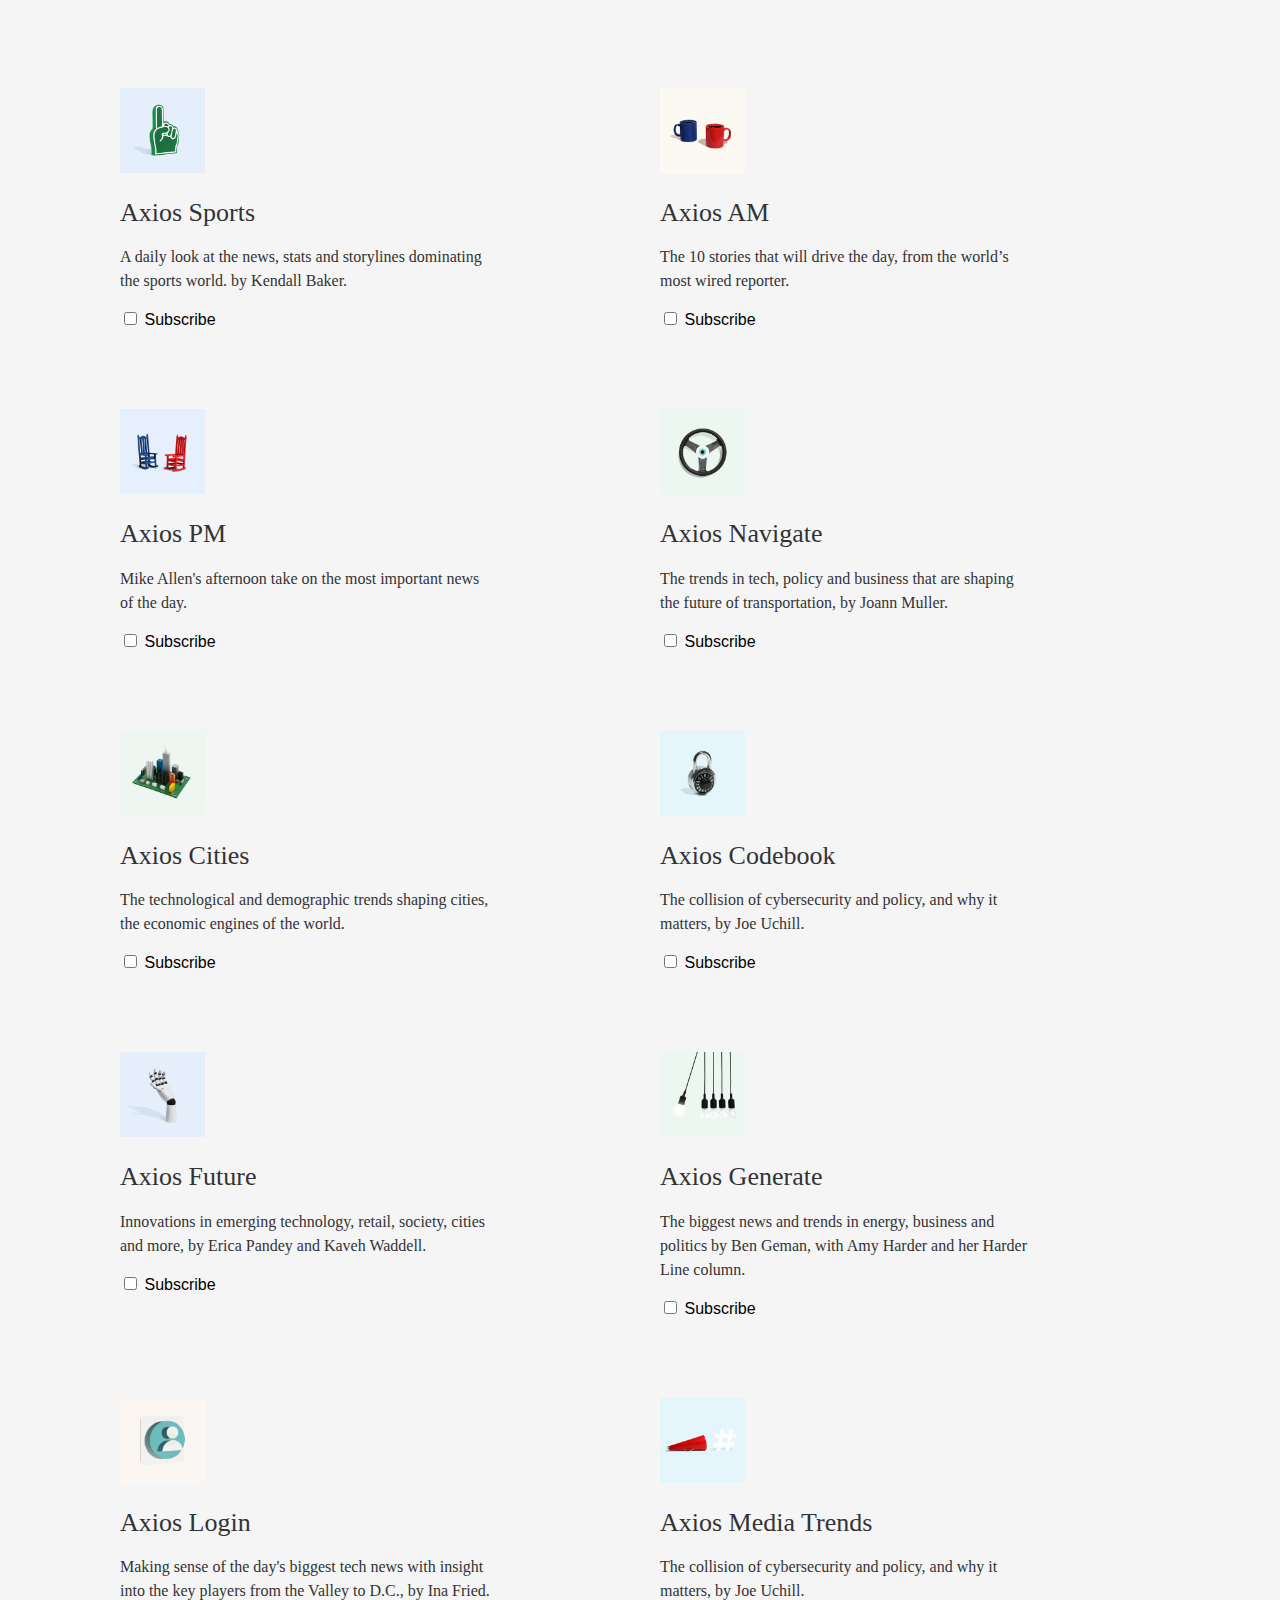
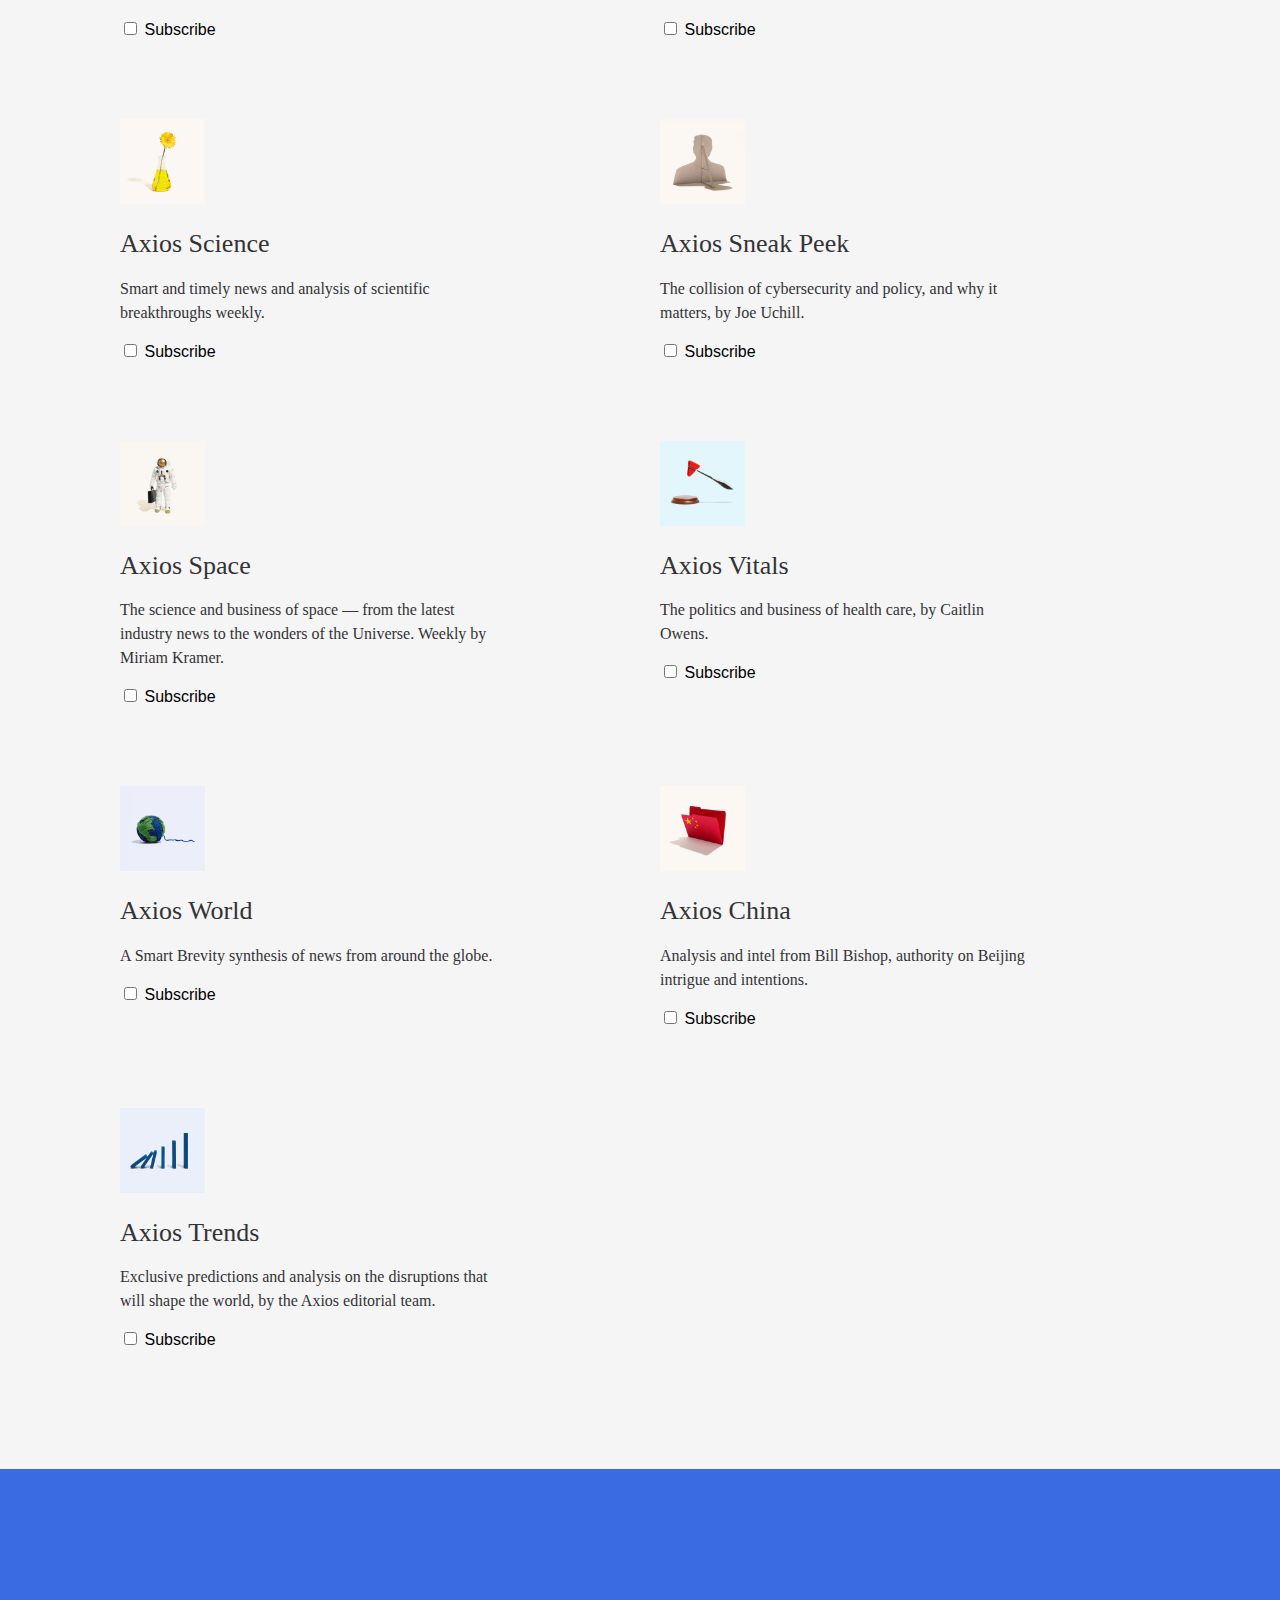
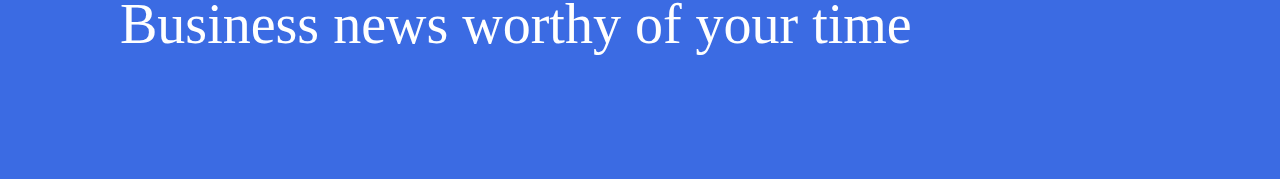
==== commit 9c9cd635: "Copy changes" ====
--- a/index.html
+++ b/index.html
@@ -29,8 +29,9 @@
     <div class="wrapperContent">
         <!-- Container for hero header text -->
         <div class="hero_headerContainer">
-            <h1>Axios Finance</h1>
-            <h5>Get an insider's look and follow trends with Axios Markets, Pro Rata and Axios Edge.</h5>
+            <h1>Business news worthy of your time</h1>
+            <h5>Sign up for breaking news and expert analysis by Axios’ top business & finance journalists.  
+            </h5>
         </div>
         <!-- Container for hero image -->
         <div class="hero_imageContainer">
@@ -62,7 +63,7 @@
             <img src="./assets/images/featured-pro-rata.jpg" alt="Pro Rata newsletter illustration">
             <p class="tag">Every Tuesday</p>
             <h6>Pro Rata</h6>
-            <p class="shortParagraph">The biggest stories and breaking news on business deals and dealmakers, by Dan Primack.</p>
+            <p class="shortParagraph">A daily digest of the biggest stories and breaking news on business deals and dealmakers by Dan Primack.</p>
             <div>
                 <input type="checkbox" id="proRata" name="proRata" checked>
                 <label for="proRata">Subscribe</label>
@@ -74,7 +75,7 @@
                 alt="Axios Markets newsletter illustration">
             <p class="tag">Every Tuesday</p>
             <h6>Axios Markets</h6>
-            <p class="shortParagraph">A daily look at the news, trends and intrigue dominating business, finance and markets, by Dion Rabouin.
+            <p class="shortParagraph">A daily look at the news, trends and intrigue dominating business, finance and markets by Dion Rabouin.
             </p>
             <div>
                 <input type="checkbox" id="axiosMarkets" name="axiosMarkets" checked>
@@ -86,7 +87,8 @@
             <img src="./assets/images/featured-edge.jpg" alt="Axios Edge newsletter illustration">
             <p class="tag">Every Tuesday</p>
             <h6>Axios Edge</h6>
-            <p class="shortParagraph">The stories that drive the business world, by Felix Salmon.</p>
+            <p class="shortParagraph">A weekly analysis of the stories that are driving the business world, by Felix Salmon.
+            </p>
             <div>
                 <input type="checkbox" id="axiosEdge" name="axiosEdge" checked>
                 <label for="axiosEdge">Subscribe</label>
@@ -297,7 +299,8 @@
         <div class="wrapperContent">
             <!-- Container for final header -->
             <div class="final_headerContainer">
-                <h2 class="white">What you need to know</h2>
+                <h2 class="white">Business news worthy of your time
+                </h2>
             </div>
         </div>
     </div>
